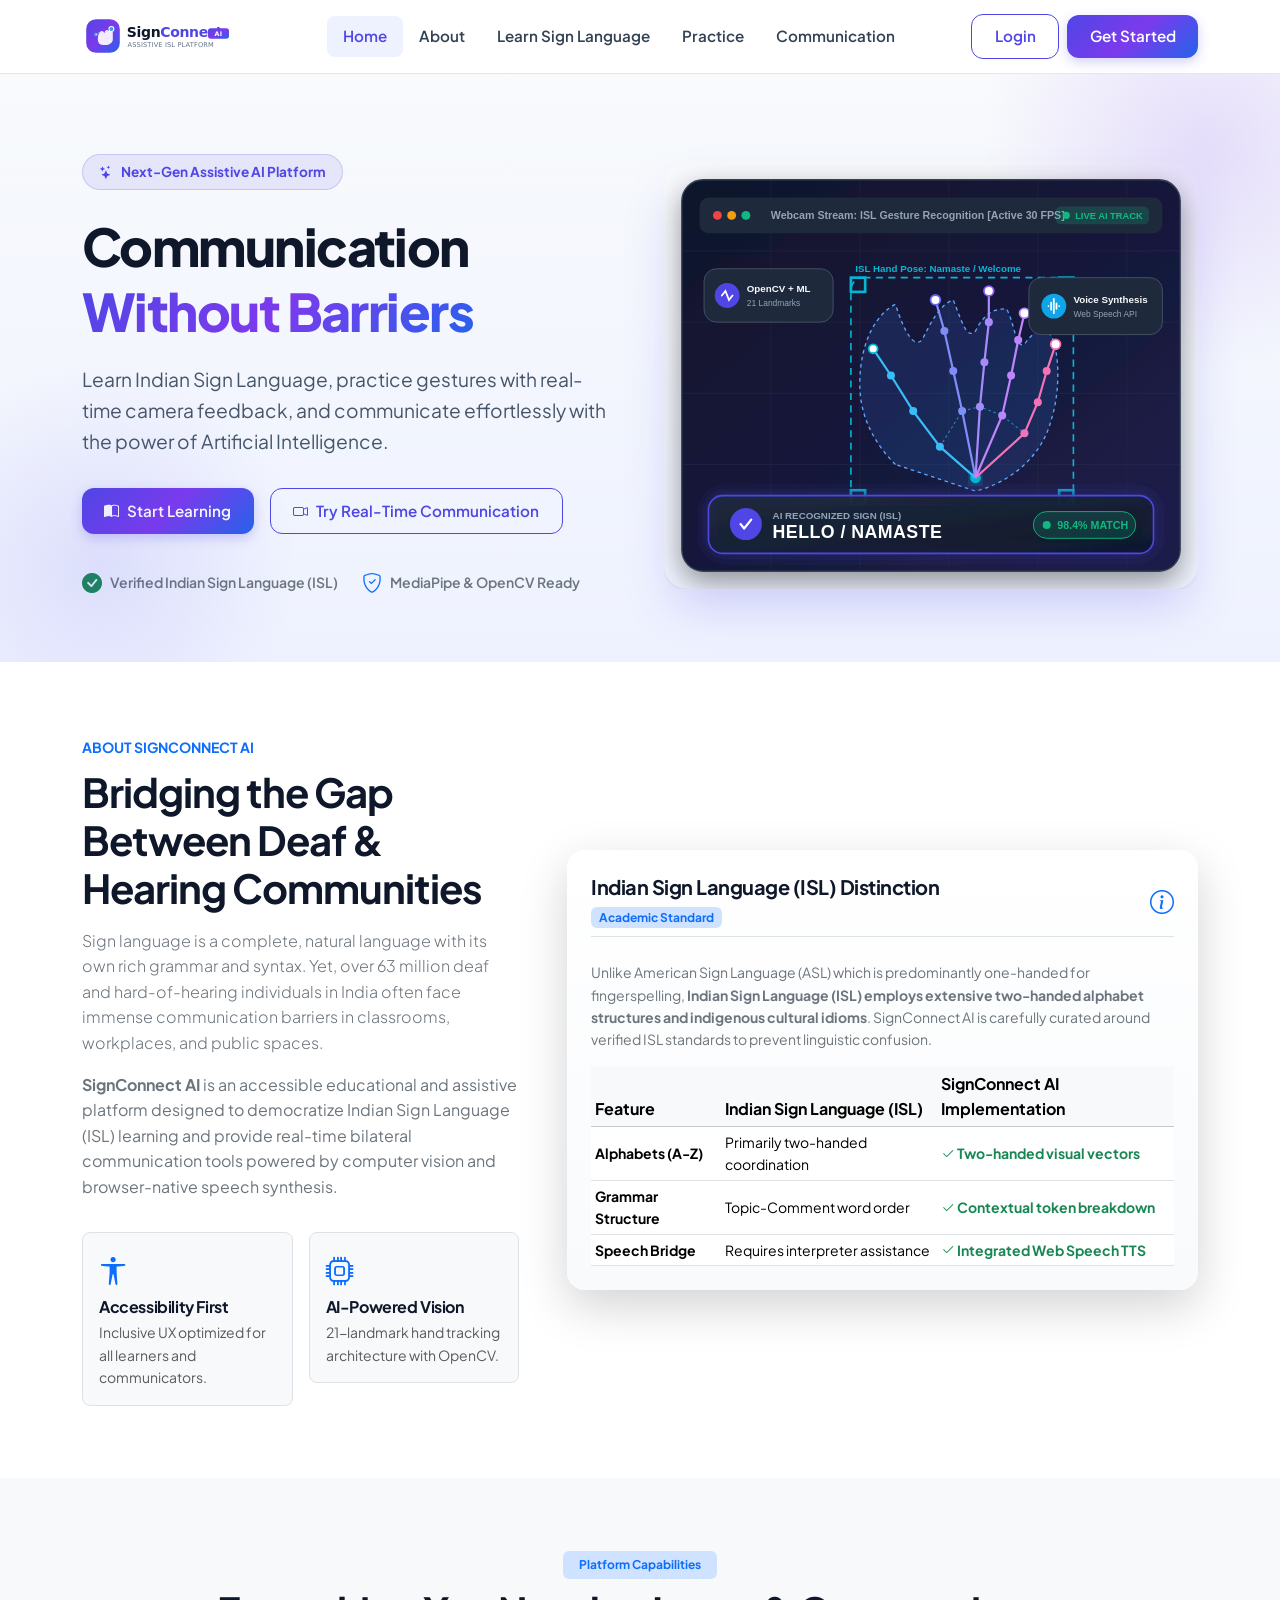
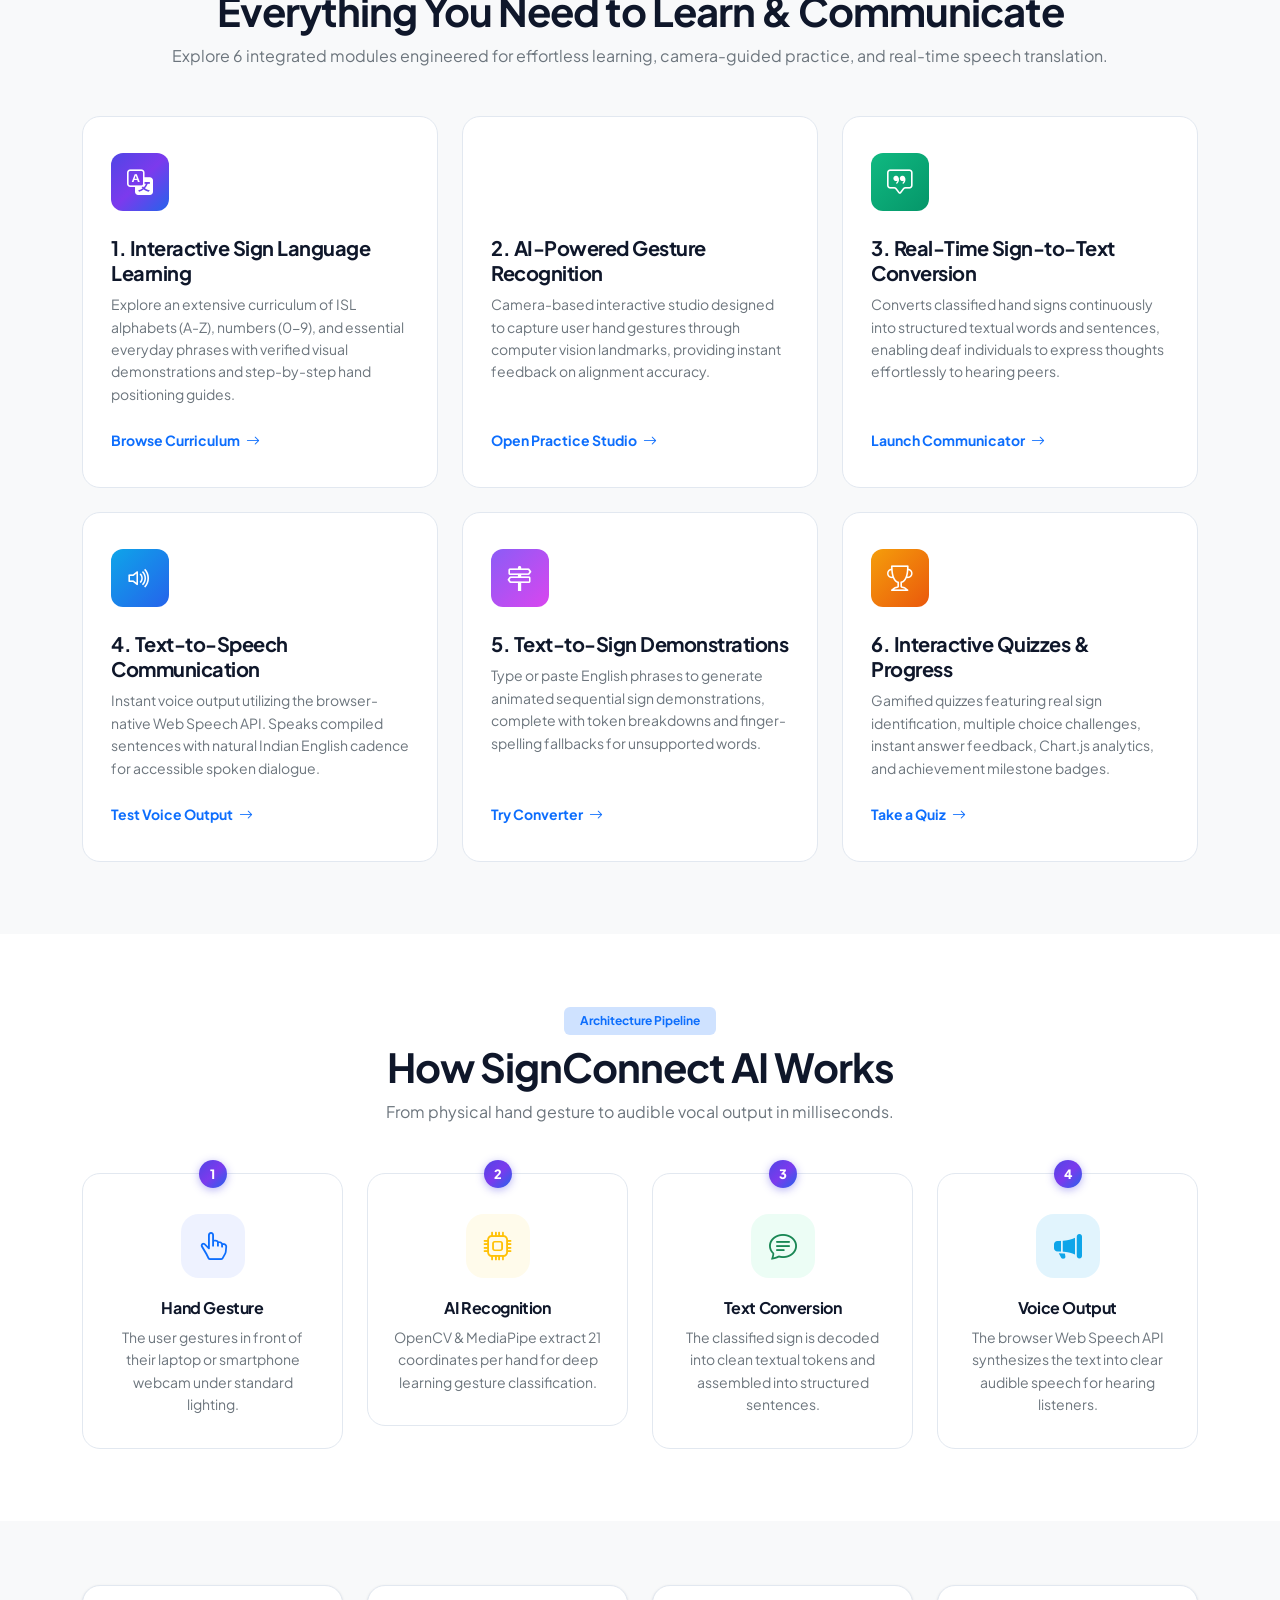
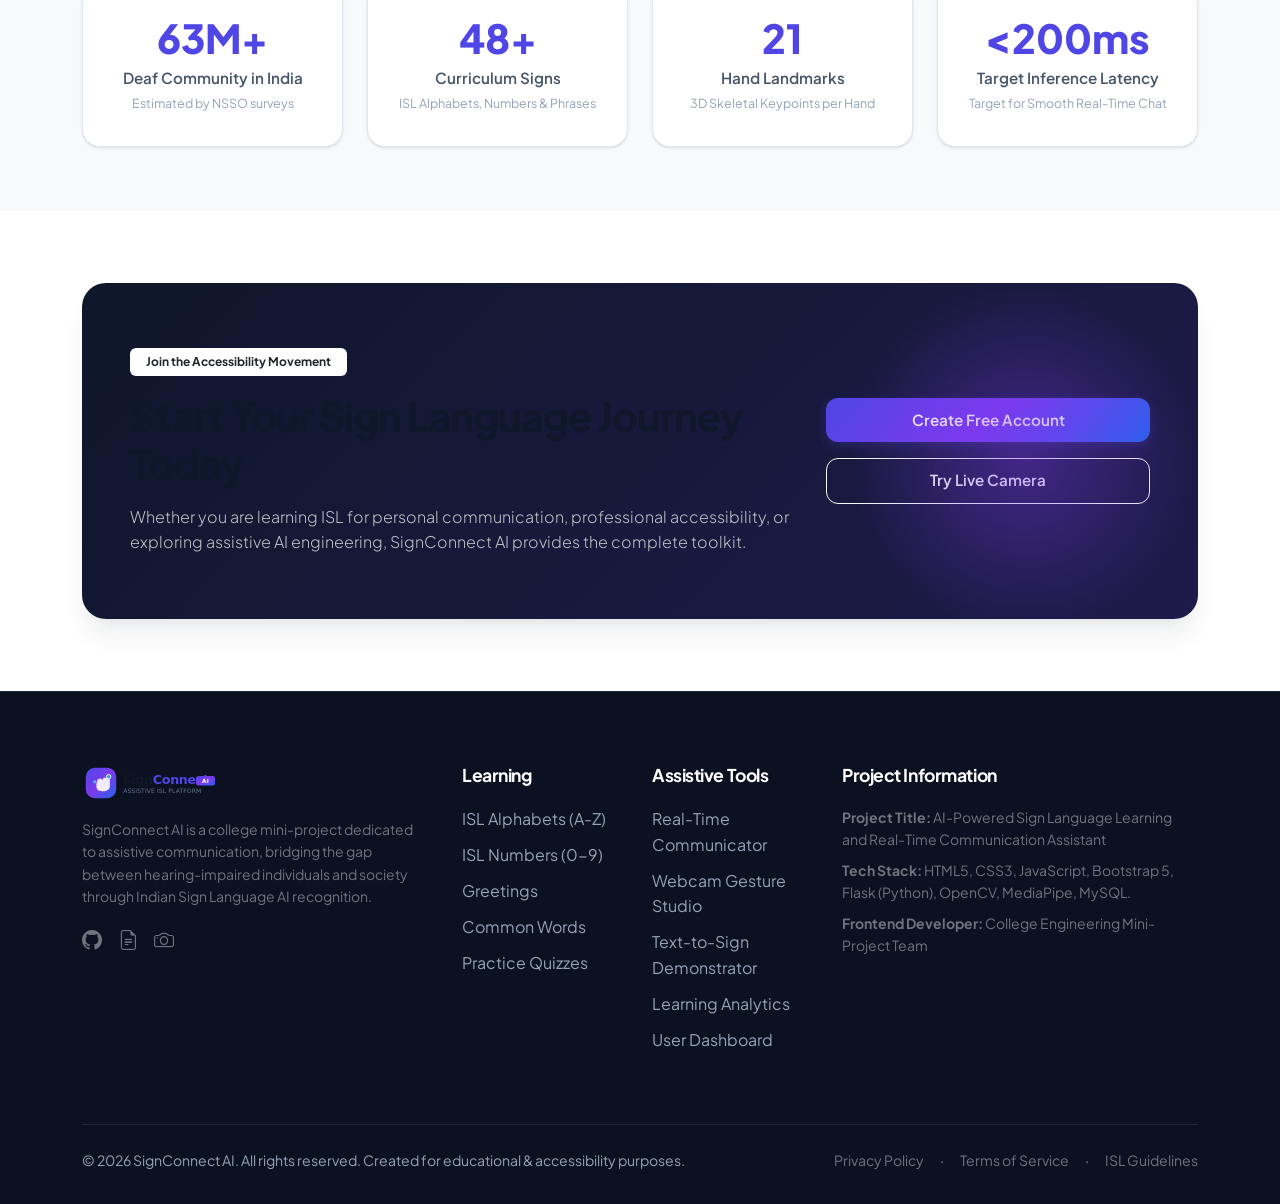
==== frontend/index.html @ cf844bc9 "Add SignConnect frontend" ====
<!DOCTYPE html>
<html lang="en">
<head>
  <meta charset="UTF-8">
  <meta name="viewport" content="width=device-width, initial-scale=1.0">
  <title>SignConnect AI - AI-Powered Sign Language Learning and Real-Time Communication Assistant</title>
  <meta name="description" content="Learn Indian Sign Language, practice gestures, and communicate in real time with AI-powered vision and speech assistance.">
  
  <!-- Favicon -->
  <link rel="icon" type="image/svg+xml" href="assets/icons/logo.svg">

  <!-- Bootstrap 5 CSS & Bootstrap Icons -->
  <link href="https://cdn.jsdelivr.net/npm/bootstrap@5.3.3/dist/css/bootstrap.min.css" rel="stylesheet">
  <link href="https://cdn.jsdelivr.net/npm/bootstrap-icons@1.11.3/font/bootstrap-icons.min.css" rel="stylesheet">

  <!-- Custom Stylesheets -->
  <link rel="stylesheet" href="css/style.css">
  <link rel="stylesheet" href="css/responsive.css">
</head>
<body>

  <!-- Navigation Bar -->
  <nav class="navbar navbar-expand-lg public-navbar">
    <div class="container">
      <a class="navbar-brand" href="index.html">
        <img src="assets/icons/logo.svg" alt="SignConnect AI Logo">
      </a>
      
      <button class="navbar-toggler" type="button" data-bs-toggle="collapse" data-bs-target="#navbarMain">
        <span class="navbar-toggler-icon"></span>
      </button>

      <div class="collapse navbar-collapse" id="navbarMain">
        <ul class="navbar-nav mx-auto mb-2 mb-lg-0">
          <li class="nav-item">
            <a class="nav-link active" href="index.html">Home</a>
          </li>
          <li class="nav-item">
            <a class="nav-link" href="#about">About</a>
          </li>
          <li class="nav-item">
            <a class="nav-link" href="learn.html">Learn Sign Language</a>
          </li>
          <li class="nav-item">
            <a class="nav-link" href="practice.html">Practice</a>
          </li>
          <li class="nav-item">
            <a class="nav-link" href="communication.html">Communication</a>
          </li>
        </ul>

        <div class="d-flex align-items-center gap-2">
          <a href="login.html" class="btn btn-outline-primary">Login</a>
          <a href="register.html" class="btn btn-primary">Get Started</a>
        </div>
      </div>
    </div>
  </nav>

  <!-- Hero Section -->
  <section class="hero-section">
    <div class="container">
      <div class="row align-items-center g-5">
        <div class="col-lg-6">
          <div class="hero-badge">
            <i class="bi bi-stars"></i> Next-Gen Assistive AI Platform
          </div>
          <h1 class="hero-title">
            Communication <br>
            <span class="text-gradient">Without Barriers</span>
          </h1>
          <p class="hero-subtitle">
            Learn Indian Sign Language, practice gestures with real-time camera feedback, and communicate effortlessly with the power of Artificial Intelligence.
          </p>
          <div class="d-flex flex-wrap gap-3 mb-4">
            <a href="learn.html" class="btn btn-primary btn-lg">
              <i class="bi bi-book-half"></i> Start Learning
            </a>
            <a href="communication.html" class="btn btn-outline-primary btn-lg">
              <i class="bi bi-camera-video"></i> Try Real-Time Communication
            </a>
          </div>

          <div class="d-flex align-items-center gap-4 pt-2">
            <div class="d-flex align-items-center gap-2">
              <i class="bi bi-check-circle-fill text-success fs-5"></i>
              <span class="small fw-semibold text-secondary">Verified Indian Sign Language (ISL)</span>
            </div>
            <div class="d-flex align-items-center gap-2">
              <i class="bi bi-shield-check text-primary fs-5"></i>
              <span class="small fw-semibold text-secondary">MediaPipe & OpenCV Ready</span>
            </div>
          </div>
        </div>

        <div class="col-lg-6">
          <div class="hero-visual-card">
            <img src="assets/images/hero-ai-sign.svg" alt="SignConnect AI Vision Interface" class="img-fluid rounded-card">
          </div>
        </div>
      </div>
    </div>
  </section>

  <!-- About Section -->
  <section class="py-5 bg-white" id="about">
    <div class="container py-4">
      <div class="row align-items-center g-5">
        <div class="col-lg-5">
          <span class="text-uppercase fw-bold text-primary small tracking-wide">About SignConnect AI</span>
          <h2 class="display-6 fw-bold mt-2 mb-3">Bridging the Gap Between Deaf & Hearing Communities</h2>
          <p class="text-secondary lead fs-6">
            Sign language is a complete, natural language with its own rich grammar and syntax. Yet, over 63 million deaf and hard-of-hearing individuals in India often face immense communication barriers in classrooms, workplaces, and public spaces.
          </p>
          <p class="text-secondary">
            <strong>SignConnect AI</strong> is an accessible educational and assistive platform designed to democratize Indian Sign Language (ISL) learning and provide real-time bilateral communication tools powered by computer vision and browser-native speech synthesis.
          </p>
          <div class="row g-3 mt-2">
            <div class="col-sm-6">
              <div class="p-3 bg-light rounded-3 border">
                <i class="bi bi-universal-access fs-3 text-primary d-block mb-1"></i>
                <h6 class="fw-bold mb-1">Accessibility First</h6>
                <p class="small text-muted mb-0">Inclusive UX optimized for all learners and communicators.</p>
              </div>
            </div>
            <div class="col-sm-6">
              <div class="p-3 bg-light rounded-3 border">
                <i class="bi bi-cpu fs-3 text-primary d-block mb-1"></i>
                <h6 class="fw-bold mb-1">AI-Powered Vision</h6>
                <p class="small text-muted mb-0">21-landmark hand tracking architecture with OpenCV.</p>
              </div>
            </div>
          </div>
        </div>

        <div class="col-lg-7">
          <div class="card border-0 shadow-lg p-4 bg-gradient-subtle rounded-card">
            <div class="d-flex align-items-center justify-content-between mb-4 pb-2 border-bottom">
              <div>
                <h5 class="fw-bold mb-1">Indian Sign Language (ISL) Distinction</h5>
                <span class="badge bg-primary-subtle text-primary">Academic Standard</span>
              </div>
              <i class="bi bi-info-circle fs-4 text-primary"></i>
            </div>
            <p class="text-secondary small">
              Unlike American Sign Language (ASL) which is predominantly one-handed for fingerspelling, <strong>Indian Sign Language (ISL) employs extensive two-handed alphabet structures and indigenous cultural idioms</strong>. SignConnect AI is carefully curated around verified ISL standards to prevent linguistic confusion.
            </p>
            <div class="table-responsive">
              <table class="table table-sm align-middle mb-0">
                <thead class="table-light">
                  <tr>
                    <th>Feature</th>
                    <th>Indian Sign Language (ISL)</th>
                    <th>SignConnect AI Implementation</th>
                  </tr>
                </thead>
                <tbody class="small">
                  <tr>
                    <td class="fw-bold">Alphabets (A-Z)</td>
                    <td>Primarily two-handed coordination</td>
                    <td><span class="text-success fw-bold"><i class="bi bi-check2"></i> Two-handed visual vectors</span></td>
                  </tr>
                  <tr>
                    <td class="fw-bold">Grammar Structure</td>
                    <td>Topic-Comment word order</td>
                    <td><span class="text-success fw-bold"><i class="bi bi-check2"></i> Contextual token breakdown</span></td>
                  </tr>
                  <tr>
                    <td class="fw-bold">Speech Bridge</td>
                    <td>Requires interpreter assistance</td>
                    <td><span class="text-success fw-bold"><i class="bi bi-check2"></i> Integrated Web Speech TTS</span></td>
                  </tr>
                </tbody>
              </table>
            </div>
          </div>
        </div>
      </div>
    </div>
  </section>

  <!-- Features Section -->
  <section class="py-5 bg-light" id="features">
    <div class="container py-4">
      <div class="text-center max-w-700 mx-auto mb-5">
        <span class="badge bg-primary-subtle text-primary px-3 py-2 fw-bold mb-2">Platform Capabilities</span>
        <h2 class="display-6 fw-bold">Everything You Need to Learn & Communicate</h2>
        <p class="text-secondary">Explore 6 integrated modules engineered for effortless learning, camera-guided practice, and real-time speech translation.</p>
      </div>

      <div class="row g-4">
        <!-- Feature 1 -->
        <div class="col-md-6 col-lg-4">
          <div class="feature-card">
            <div class="feature-icon-wrapper bg-gradient-primary">
              <i class="bi bi-translate"></i>
            </div>
            <h5 class="fw-bold mb-2">1. Interactive Sign Language Learning</h5>
            <p class="text-secondary small mb-4">
              Explore an extensive curriculum of ISL alphabets (A-Z), numbers (0-9), and essential everyday phrases with verified visual demonstrations and step-by-step hand positioning guides.
            </p>
            <a href="learn.html" class="mt-auto fw-bold small text-primary">
              Browse Curriculum <i class="bi bi-arrow-right ms-1"></i>
            </a>
          </div>
        </div>

        <!-- Feature 2 -->
        <div class="col-md-6 col-lg-4">
          <div class="feature-card">
            <div class="feature-icon-wrapper bg-gradient-accent">
              <i class="bi bi-camera"></i>
            </div>
            <h5 class="fw-bold mb-2">2. AI-Powered Gesture Recognition</h5>
            <p class="text-secondary small mb-4">
              Camera-based interactive studio designed to capture user hand gestures through computer vision landmarks, providing instant feedback on alignment accuracy.
            </p>
            <a href="practice.html" class="mt-auto fw-bold small text-primary">
              Open Practice Studio <i class="bi bi-arrow-right ms-1"></i>
            </a>
          </div>
        </div>

        <!-- Feature 3 -->
        <div class="col-md-6 col-lg-4">
          <div class="feature-card">
            <div class="feature-icon-wrapper" style="background: linear-gradient(135deg, #10B981, #059669);">
              <i class="bi bi-chat-square-quote"></i>
            </div>
            <h5 class="fw-bold mb-2">3. Real-Time Sign-to-Text Conversion</h5>
            <p class="text-secondary small mb-4">
              Converts classified hand signs continuously into structured textual words and sentences, enabling deaf individuals to express thoughts effortlessly to hearing peers.
            </p>
            <a href="communication.html" class="mt-auto fw-bold small text-primary">
              Launch Communicator <i class="bi bi-arrow-right ms-1"></i>
            </a>
          </div>
        </div>

        <!-- Feature 4 -->
        <div class="col-md-6 col-lg-4">
          <div class="feature-card">
            <div class="feature-icon-wrapper" style="background: linear-gradient(135deg, #0EA5E9, #2563EB);">
              <i class="bi bi-volume-up"></i>
            </div>
            <h5 class="fw-bold mb-2">4. Text-to-Speech Communication</h5>
            <p class="text-secondary small mb-4">
              Instant voice output utilizing the browser-native Web Speech API. Speaks compiled sentences with natural Indian English cadence for accessible spoken dialogue.
            </p>
            <a href="communication.html" class="mt-auto fw-bold small text-primary">
              Test Voice Output <i class="bi bi-arrow-right ms-1"></i>
            </a>
          </div>
        </div>

        <!-- Feature 5 -->
        <div class="col-md-6 col-lg-4">
          <div class="feature-card">
            <div class="feature-icon-wrapper" style="background: linear-gradient(135deg, #8B5CF6, #D946EF);">
              <i class="bi bi-signpost-2"></i>
            </div>
            <h5 class="fw-bold mb-2">5. Text-to-Sign Demonstrations</h5>
            <p class="text-secondary small mb-4">
              Type or paste English phrases to generate animated sequential sign demonstrations, complete with token breakdowns and finger-spelling fallbacks for unsupported words.
            </p>
            <a href="text-to-sign.html" class="mt-auto fw-bold small text-primary">
              Try Converter <i class="bi bi-arrow-right ms-1"></i>
            </a>
          </div>
        </div>

        <!-- Feature 6 -->
        <div class="col-md-6 col-lg-4">
          <div class="feature-card">
            <div class="feature-icon-wrapper" style="background: linear-gradient(135deg, #F59E0B, #EA580C);">
              <i class="bi bi-trophy"></i>
            </div>
            <h5 class="fw-bold mb-2">6. Interactive Quizzes & Progress</h5>
            <p class="text-secondary small mb-4">
              Gamified quizzes featuring real sign identification, multiple choice challenges, instant answer feedback, Chart.js analytics, and achievement milestone badges.
            </p>
            <a href="quiz.html" class="mt-auto fw-bold small text-primary">
              Take a Quiz <i class="bi bi-arrow-right ms-1"></i>
            </a>
          </div>
        </div>
      </div>
    </div>
  </section>

  <!-- How It Works Section -->
  <section class="py-5 bg-white" id="how-it-works">
    <div class="container py-4">
      <div class="text-center mb-5">
        <span class="badge bg-primary-subtle text-primary px-3 py-2 fw-bold mb-2">Architecture Pipeline</span>
        <h2 class="display-6 fw-bold">How SignConnect AI Works</h2>
        <p class="text-secondary">From physical hand gesture to audible vocal output in milliseconds.</p>
      </div>

      <div class="row g-4">
        <!-- Step 1 -->
        <div class="col-md-6 col-lg-3">
          <div class="step-card">
            <div class="step-number">1</div>
            <div class="step-icon bg-soft-primary">
              <i class="bi bi-hand-index-thumb text-primary"></i>
            </div>
            <h6 class="fw-bold mb-2">Hand Gesture</h6>
            <p class="text-secondary small mb-0">The user gestures in front of their laptop or smartphone webcam under standard lighting.</p>
          </div>
        </div>

        <!-- Step 2 -->
        <div class="col-md-6 col-lg-3">
          <div class="step-card">
            <div class="step-number">2</div>
            <div class="step-icon bg-soft-warning">
              <i class="bi bi-cpu text-warning"></i>
            </div>
            <h6 class="fw-bold mb-2">AI Recognition</h6>
            <p class="text-secondary small mb-0">OpenCV & MediaPipe extract 21 coordinates per hand for deep learning gesture classification.</p>
          </div>
        </div>

        <!-- Step 3 -->
        <div class="col-md-6 col-lg-3">
          <div class="step-card">
            <div class="step-number">3</div>
            <div class="step-icon bg-soft-success">
              <i class="bi bi-chat-text text-success"></i>
            </div>
            <h6 class="fw-bold mb-2">Text Conversion</h6>
            <p class="text-secondary small mb-0">The classified sign is decoded into clean textual tokens and assembled into structured sentences.</p>
          </div>
        </div>

        <!-- Step 4 -->
        <div class="col-md-6 col-lg-3">
          <div class="step-card">
            <div class="step-number">4</div>
            <div class="step-icon" style="background: rgba(14, 165, 233, 0.12); color: #0EA5E9;">
              <i class="bi bi-megaphone-fill"></i>
            </div>
            <h6 class="fw-bold mb-2">Voice Output</h6>
            <p class="text-secondary small mb-0">The browser Web Speech API synthesizes the text into clear audible speech for hearing listeners.</p>
          </div>
        </div>
      </div>
    </div>
  </section>

  <!-- Statistics Section -->
  <section class="py-5 bg-light">
    <div class="container py-3">
      <div class="row g-4">
        <div class="col-6 col-lg-3">
          <div class="stat-box">
            <div class="stat-number">63M+</div>
            <div class="stat-label">Deaf Community in India</div>
            <div class="stat-subtext">Estimated by NSSO surveys</div>
          </div>
        </div>
        <div class="col-6 col-lg-3">
          <div class="stat-box">
            <div class="stat-number">48+</div>
            <div class="stat-label">Curriculum Signs</div>
            <div class="stat-subtext">ISL Alphabets, Numbers & Phrases</div>
          </div>
        </div>
        <div class="col-6 col-lg-3">
          <div class="stat-box">
            <div class="stat-number">21</div>
            <div class="stat-label">Hand Landmarks</div>
            <div class="stat-subtext">3D Skeletal Keypoints per Hand</div>
          </div>
        </div>
        <div class="col-6 col-lg-3">
          <div class="stat-box">
            <div class="stat-number">&lt;200ms</div>
            <div class="stat-label">Target Inference Latency</div>
            <div class="stat-subtext">Target for Smooth Real-Time Chat</div>
          </div>
        </div>
      </div>
    </div>
  </section>

  <!-- Call to Action Banner -->
  <section class="py-5 bg-white">
    <div class="container py-4">
      <div class="cta-banner">
        <div class="row align-items-center g-4">
          <div class="col-lg-8">
            <span class="badge bg-white text-dark px-3 py-2 fw-bold mb-3">Join the Accessibility Movement</span>
            <h2 class="display-6 fw-bold mb-3">Start Your Sign Language Journey Today</h2>
            <p class="lead fs-6 text-light opacity-75 mb-0">
              Whether you are learning ISL for personal communication, professional accessibility, or exploring assistive AI engineering, SignConnect AI provides the complete toolkit.
            </p>
          </div>
          <div class="col-lg-4 text-lg-end">
            <div class="d-flex flex-column flex-sm-row flex-lg-column gap-3 justify-content-lg-end">
              <a href="register.html" class="btn btn-primary btn-lg">Create Free Account</a>
              <a href="communication.html" class="btn btn-outline-light btn-lg">Try Live Camera</a>
            </div>
          </div>
        </div>
      </div>
    </div>
  </section>

  <!-- Footer -->
  <footer class="public-footer">
    <div class="container">
      <div class="row g-4">
        <div class="col-lg-4">
          <img src="assets/icons/logo.svg" alt="SignConnect AI Logo" class="mb-3 filter-invert-white" style="height: 38px;">
          <p class="small text-secondary pe-lg-4">
            SignConnect AI is a college mini-project dedicated to assistive communication, bridging the gap between hearing-impaired individuals and society through Indian Sign Language AI recognition.
          </p>
          <div class="d-flex gap-3 text-secondary fs-5">
            <a href="#" class="text-secondary" title="GitHub Project"><i class="bi bi-github"></i></a>
            <a href="#" class="text-secondary" title="Documentation"><i class="bi bi-file-earmark-text"></i></a>
            <a href="#" class="text-secondary" title="OpenCV Community"><i class="bi bi-camera"></i></a>
          </div>
        </div>

        <div class="col-6 col-lg-2">
          <h5>Learning</h5>
          <ul>
            <li><a href="learn.html">ISL Alphabets (A-Z)</a></li>
            <li><a href="learn.html">ISL Numbers (0-9)</a></li>
            <li><a href="learn.html">Greetings</a></li>
            <li><a href="learn.html">Common Words</a></li>
            <li><a href="quiz.html">Practice Quizzes</a></li>
          </ul>
        </div>

        <div class="col-6 col-lg-2">
          <h5>Assistive Tools</h5>
          <ul>
            <li><a href="communication.html">Real-Time Communicator</a></li>
            <li><a href="practice.html">Webcam Gesture Studio</a></li>
            <li><a href="text-to-sign.html">Text-to-Sign Demonstrator</a></li>
            <li><a href="progress.html">Learning Analytics</a></li>
            <li><a href="dashboard.html">User Dashboard</a></li>
          </ul>
        </div>

        <div class="col-lg-4">
          <h5>Project Information</h5>
          <p class="small text-secondary mb-2">
            <strong>Project Title:</strong> AI-Powered Sign Language Learning and Real-Time Communication Assistant
          </p>
          <p class="small text-secondary mb-2">
            <strong>Tech Stack:</strong> HTML5, CSS3, JavaScript, Bootstrap 5, Flask (Python), OpenCV, MediaPipe, MySQL.
          </p>
          <p class="small text-secondary mb-0">
            <strong>Frontend Developer:</strong> College Engineering Mini-Project Team
          </p>
        </div>
      </div>

      <div class="footer-bottom d-flex flex-column flex-md-row justify-content-between align-items-center gap-2">
        <div>
          &copy; 2026 SignConnect AI. All rights reserved. Created for educational & accessibility purposes.
        </div>
        <div class="d-flex gap-3">
          <a href="#" class="text-secondary">Privacy Policy</a>
          <span>·</span>
          <a href="#" class="text-secondary">Terms of Service</a>
          <span>·</span>
          <a href="#" class="text-secondary">ISL Guidelines</a>
        </div>
      </div>
    </div>
  </footer>

  <!-- Bootstrap JS Bundle -->
  <script src="https://cdn.jsdelivr.net/npm/bootstrap@5.3.3/dist/js/bootstrap.bundle.min.js"></script>
  <!-- Main Core Utilities -->
  <script src="js/main.js"></script>
</body>
</html>
---- frontend/css/style.css ----
/* ==========================================================================
   SignConnect AI - Main Stylesheet
   Color Palette: Deep Indigo (#4F46E5), Purple (#7C3AED), Royal Blue (#2563EB), 
   Clean White (#FFFFFF) & Modern Slate (#0F172A)
   ========================================================================== */

@import url('https://fonts.googleapis.com/css2?family=Plus+Jakarta+Sans:wght@300;400;500;600;700;800&display=swap');

:root {
  --primary: #4F46E5;
  --primary-hover: #4338CA;
  --primary-light: #EEF2FF;
  --primary-subtle: rgba(79, 70, 229, 0.08);

  --secondary: #7C3AED;
  --secondary-hover: #6D28D9;
  --secondary-light: #F5F3FF;

  --accent: #2563EB;
  --accent-cyan: #06B6D4;
  --accent-light: #EFF6FF;

  --success: #10B981;
  --success-light: #ECFDF5;
  --danger: #EF4444;
  --danger-light: #FEF2F2;
  --warning: #F59E0B;
  --warning-light: #FFFBEB;

  --dark: #0F172A;
  --dark-surface: #1E293B;
  --gray-900: #0F172A;
  --gray-800: #1E293B;
  --gray-700: #334155;
  --gray-600: #475569;
  --gray-500: #64748B;
  --gray-400: #94A3B8;
  --gray-300: #CBD5E1;
  --gray-200: #E2E8F0;
  --gray-100: #F1F5F9;
  --gray-50: #F8FAFC;
  --white: #FFFFFF;

  --gradient-primary: linear-gradient(135deg, #4F46E5 0%, #7C3AED 50%, #2563EB 100%);
  --gradient-secondary: linear-gradient(135deg, #7C3AED 0%, #DB2777 100%);
  --gradient-accent: linear-gradient(135deg, #06B6D4 0%, #2563EB 100%);
  --gradient-dark: linear-gradient(135deg, #0F172A 0%, #1E1B4B 100%);
  --gradient-subtle: linear-gradient(180deg, #FFFFFF 0%, #F8FAFC 100%);

  --shadow-xs: 0 1px 2px 0 rgba(15, 23, 42, 0.05);
  --shadow-sm: 0 1px 3px 0 rgba(15, 23, 42, 0.1), 0 1px 2px -1px rgba(15, 23, 42, 0.1);
  --shadow-md: 0 4px 6px -1px rgba(15, 23, 42, 0.1), 0 2px 4px -2px rgba(15, 23, 42, 0.1);
  --shadow-lg: 0 10px 15px -3px rgba(15, 23, 42, 0.08), 0 4px 6px -4px rgba(15, 23, 42, 0.05);
  --shadow-xl: 0 20px 25px -5px rgba(15, 23, 42, 0.08), 0 8px 10px -6px rgba(15, 23, 42, 0.04);
  --shadow-glow: 0 0 25px rgba(79, 70, 229, 0.35);

  --radius-sm: 8px;
  --radius-md: 12px;
  --radius-lg: 18px;
  --radius-xl: 24px;
  --radius-pill: 9999px;

  --transition-fast: 0.15s ease;
  --transition-normal: 0.25s ease;
  --transition-slow: 0.4s ease;
}

/* Base Reset & Typography */
* {
  margin: 0;
  padding: 0;
  box-sizing: border-box;
}

body {
  font-family: 'Plus Jakarta Sans', -apple-system, BlinkMacSystemFont, 'Segoe UI', Roboto, sans-serif;
  color: var(--gray-700);
  background-color: var(--gray-50);
  line-height: 1.6;
  -webkit-font-smoothing: antialiased;
  -moz-osx-font-smoothing: grayscale;
  overflow-x: hidden;
}

h1, h2, h3, h4, h5, h6 {
  color: var(--gray-900);
  font-weight: 700;
  letter-spacing: -0.025em;
  line-height: 1.25;
}

p {
  color: var(--gray-600);
  margin-bottom: 1rem;
}

a {
  color: var(--primary);
  text-decoration: none;
  transition: color var(--transition-fast);
}

a:hover {
  color: var(--primary-hover);
}

/* Custom Scrollbar */
::-webkit-scrollbar {
  width: 8px;
  height: 8px;
}
::-webkit-scrollbar-track {
  background: var(--gray-100);
}
::-webkit-scrollbar-thumb {
  background: var(--gray-300);
  border-radius: var(--radius-pill);
}
::-webkit-scrollbar-thumb:hover {
  background: var(--gray-400);
}

/* ==========================================================================
   Utility Classes & Gradient Elements
   ========================================================================== */

.bg-gradient-primary {
  background: var(--gradient-primary) !important;
}

.bg-gradient-subtle {
  background: var(--gradient-subtle) !important;
}

.text-gradient {
  background: var(--gradient-primary);
  -webkit-background-clip: text;
  -webkit-text-fill-color: transparent;
  display: inline-block;
}

.text-gradient-accent {
  background: var(--gradient-accent);
  -webkit-background-clip: text;
  -webkit-text-fill-color: transparent;
  display: inline-block;
}

.bg-soft-primary {
  background-color: var(--primary-light) !important;
  color: var(--primary) !important;
}

.bg-soft-success {
  background-color: var(--success-light) !important;
  color: var(--success) !important;
}

.bg-soft-danger {
  background-color: var(--danger-light) !important;
  color: var(--danger) !important;
}

.bg-soft-warning {
  background-color: var(--warning-light) !important;
  color: var(--warning) !important;
}

.rounded-card {
  border-radius: var(--radius-lg);
}

.shadow-soft {
  box-shadow: var(--shadow-lg);
}

/* ==========================================================================
   Buttons
   ========================================================================== */

.btn {
  font-weight: 600;
  padding: 0.65rem 1.4rem;
  border-radius: var(--radius-md);
  transition: all var(--transition-normal);
  display: inline-flex;
  align-items: center;
  justify-content: center;
  gap: 0.5rem;
  font-size: 0.95rem;
}

.btn-primary {
  background: var(--gradient-primary);
  border: none;
  color: var(--white);
  box-shadow: 0 4px 12px rgba(79, 70, 229, 0.25);
}

.btn-primary:hover, .btn-primary:focus {
  background: linear-gradient(135deg, #4338CA 0%, #6D28D9 50%, #1D4ED8 100%);
  transform: translateY(-2px);
  box-shadow: 0 6px 18px rgba(79, 70, 229, 0.35);
  color: var(--white);
}

.btn-primary:active {
  transform: translateY(0);
}

.btn-outline-primary {
  border: 1.5px solid var(--primary);
  color: var(--primary);
  background: transparent;
}

.btn-outline-primary:hover {
  background: var(--primary-light);
  color: var(--primary);
  border-color: var(--primary);
  transform: translateY(-2px);
}

.btn-secondary {
  background: var(--gray-100);
  color: var(--gray-800);
  border: 1px solid var(--gray-200);
}

.btn-secondary:hover {
  background: var(--gray-200);
  color: var(--gray-900);
  transform: translateY(-2px);
}

.btn-success {
  background: var(--success);
  border-color: var(--success);
  color: #fff;
}

.btn-success:hover {
  background: #059669;
  border-color: #059669;
  transform: translateY(-2px);
}

.btn-danger {
  background: var(--danger);
  border-color: var(--danger);
  color: #fff;
}

.btn-danger:hover {
  background: #dc2626;
  border-color: #dc2626;
  transform: translateY(-2px);
}

.btn-icon {
  width: 42px;
  height: 42px;
  padding: 0;
  border-radius: var(--radius-md);
  display: inline-flex;
  align-items: center;
  justify-content: center;
}

/* ==========================================================================
   Public Navigation Bar
   ========================================================================== */

.public-navbar {
  background: rgba(255, 255, 255, 0.92);
  backdrop-filter: blur(12px);
  -webkit-backdrop-filter: blur(12px);
  border-bottom: 1px solid var(--gray-200);
  padding: 0.85rem 0;
  position: sticky;
  top: 0;
  z-index: 1020;
  transition: all var(--transition-normal);
}

.public-navbar .navbar-brand {
  display: flex;
  align-items: center;
  padding: 0;
}

.public-navbar .navbar-brand img {
  height: 42px;
}

.public-navbar .nav-link {
  color: var(--gray-700);
  font-weight: 600;
  font-size: 0.95rem;
  padding: 0.5rem 1rem !important;
  border-radius: var(--radius-sm);
  transition: all var(--transition-fast);
}

.public-navbar .nav-link:hover,
.public-navbar .nav-link.active {
  color: var(--primary);
  background: var(--primary-light);
}

/* ==========================================================================
   Hero Section
   ========================================================================== */

.hero-section {
  padding: 5rem 0 4rem;
  position: relative;
  overflow: hidden;
  background: linear-gradient(180deg, #F8FAFC 0%, #EEF2FF 100%);
}

.hero-section::before {
  content: '';
  position: absolute;
  top: -150px;
  right: -150px;
  width: 450px;
  height: 450px;
  background: radial-gradient(circle, rgba(124, 58, 237, 0.15) 0%, transparent 70%);
  border-radius: 50%;
  pointer-events: none;
}

.hero-section::after {
  content: '';
  position: absolute;
  bottom: -100px;
  left: -100px;
  width: 400px;
  height: 400px;
  background: radial-gradient(circle, rgba(79, 70, 229, 0.12) 0%, transparent 70%);
  border-radius: 50%;
  pointer-events: none;
}

.hero-badge {
  display: inline-flex;
  align-items: center;
  gap: 0.5rem;
  padding: 0.4rem 1rem;
  background: rgba(79, 70, 229, 0.1);
  color: var(--primary);
  border: 1px solid rgba(79, 70, 229, 0.2);
  border-radius: var(--radius-pill);
  font-size: 0.85rem;
  font-weight: 700;
  margin-bottom: 1.5rem;
}

.hero-title {
  font-size: 3.25rem;
  font-weight: 800;
  letter-spacing: -0.03em;
  margin-bottom: 1.25rem;
  color: var(--gray-900);
}

.hero-subtitle {
  font-size: 1.2rem;
  color: var(--gray-600);
  max-width: 580px;
  margin-bottom: 2rem;
  font-weight: 400;
}

.hero-visual-card {
  position: relative;
  border-radius: var(--radius-xl);
  box-shadow: 0 25px 50px -12px rgba(79, 70, 229, 0.25);
  transition: transform var(--transition-slow);
}

.hero-visual-card:hover {
  transform: translateY(-6px);
}

/* ==========================================================================
   Feature Cards
   ========================================================================== */

.feature-card {
  background: var(--white);
  border: 1px solid var(--gray-200);
  border-radius: var(--radius-lg);
  padding: 2.25rem 1.75rem;
  height: 100%;
  transition: all var(--transition-normal);
  display: flex;
  flex-direction: column;
}

.feature-card:hover {
  transform: translateY(-6px);
  border-color: rgba(79, 70, 229, 0.4);
  box-shadow: 0 16px 30px rgba(15, 23, 42, 0.08);
}

.feature-icon-wrapper {
  width: 58px;
  height: 58px;
  border-radius: var(--radius-md);
  display: flex;
  align-items: center;
  justify-content: center;
  font-size: 1.6rem;
  margin-bottom: 1.5rem;
  color: #fff;
}

/* ==========================================================================
   How It Works Pipeline
   ========================================================================== */

.step-card {
  background: var(--white);
  border: 1px solid var(--gray-200);
  border-radius: var(--radius-lg);
  padding: 2rem 1.5rem;
  text-align: center;
  position: relative;
  transition: all var(--transition-normal);
}

.step-card:hover {
  transform: translateY(-4px);
  box-shadow: var(--shadow-lg);
}

.step-number {
  position: absolute;
  top: -14px;
  left: 50%;
  transform: translateX(-50%);
  background: var(--gradient-primary);
  color: #fff;
  width: 28px;
  height: 28px;
  border-radius: 50%;
  font-size: 0.8rem;
  font-weight: 800;
  display: flex;
  align-items: center;
  justify-content: center;
  box-shadow: 0 2px 8px rgba(79, 70, 229, 0.4);
}

.step-icon {
  width: 64px;
  height: 64px;
  border-radius: var(--radius-lg);
  margin: 0.5rem auto 1.25rem;
  display: flex;
  align-items: center;
  justify-content: center;
  font-size: 1.75rem;
}

/* ==========================================================================
   Statistics Section
   ========================================================================== */

.stat-box {
  background: var(--white);
  border: 1px solid var(--gray-200);
  border-radius: var(--radius-lg);
  padding: 2rem 1.5rem;
  text-align: center;
  box-shadow: var(--shadow-sm);
  transition: transform var(--transition-normal);
}

.stat-box:hover {
  transform: translateY(-4px);
  box-shadow: var(--shadow-md);
}

.stat-number {
  font-size: 2.5rem;
  font-weight: 800;
  color: var(--primary);
  line-height: 1;
  margin-bottom: 0.5rem;
}

.stat-label {
  font-size: 0.95rem;
  color: var(--gray-600);
  font-weight: 600;
  margin-bottom: 0.25rem;
}

.stat-subtext {
  font-size: 0.78rem;
  color: var(--gray-400);
}

/* ==========================================================================
   CTA Section
   ========================================================================== */

.cta-banner {
  background: var(--gradient-dark);
  border-radius: var(--radius-xl);
  padding: 4rem 3rem;
  color: #fff;
  position: relative;
  overflow: hidden;
  box-shadow: var(--shadow-xl);
}

.cta-banner::before {
  content: '';
  position: absolute;
  top: 0;
  right: 0;
  width: 350px;
  height: 350px;
  background: radial-gradient(circle, rgba(124, 58, 237, 0.4) 0%, transparent 70%);
  pointer-events: none;
}

/* ==========================================================================
   Footer
   ========================================================================== */

.public-footer {
  background: #0B1120;
  color: var(--gray-400);
  padding: 4.5rem 0 2rem;
  border-top: 1px solid #1E293B;
}

.public-footer h5 {
  color: #fff;
  font-size: 1.1rem;
  margin-bottom: 1.25rem;
}

.public-footer a {
  color: var(--gray-400);
  transition: color var(--transition-fast);
}

.public-footer a:hover {
  color: var(--white);
}

.public-footer ul {
  list-style: none;
  padding: 0;
}

.public-footer ul li {
  margin-bottom: 0.65rem;
}

.footer-bottom {
  border-top: 1px solid #1E293B;
  margin-top: 3.5rem;
  padding-top: 1.5rem;
  font-size: 0.88rem;
}

/* ==========================================================================
   Authentication Pages (Login / Register)
   ========================================================================== */

.auth-container {
  min-height: 100vh;
  display: flex;
  background: #F8FAFC;
}

.auth-sidebar {
  flex: 1;
  background: var(--gradient-dark);
  color: #fff;
  padding: 3.5rem;
  display: flex;
  flex-direction: column;
  justify-content: space-between;
  position: relative;
  overflow: hidden;
}

.auth-sidebar::before {
  content: '';
  position: absolute;
  bottom: -80px;
  right: -80px;
  width: 320px;
  height: 320px;
  background: radial-gradient(circle, rgba(79, 70, 229, 0.3) 0%, transparent 70%);
  border-radius: 50%;
}

.auth-main {
  flex: 1.1;
  display: flex;
  align-items: center;
  justify-content: center;
  padding: 2.5rem;
}

.auth-card {
  width: 100%;
  max-width: 480px;
  background: #fff;
  border: 1px solid var(--gray-200);
  border-radius: var(--radius-xl);
  padding: 2.5rem;
  box-shadow: var(--shadow-lg);
}

.auth-form .form-label {
  font-weight: 600;
  font-size: 0.9rem;
  color: var(--gray-800);
  margin-bottom: 0.4rem;
}

.auth-form .form-control {
  padding: 0.75rem 1rem;
  border-radius: var(--radius-md);
  border: 1.5px solid var(--gray-200);
  font-size: 0.95rem;
  transition: all var(--transition-fast);
}

.auth-form .form-control:focus {
  border-color: var(--primary);
  box-shadow: 0 0 0 4px rgba(79, 70, 229, 0.12);
}

.input-password-group {
  position: relative;
}

.input-password-toggle {
  position: absolute;
  right: 12px;
  top: 50%;
  transform: translateY(-50%);
  background: none;
  border: none;
  color: var(--gray-400);
  cursor: pointer;
  padding: 4px;
}

.input-password-toggle:hover {
  color: var(--gray-700);
}

.password-strength-meter {
  height: 4px;
  border-radius: 2px;
  background: var(--gray-200);
  margin-top: 6px;
  overflow: hidden;
}

.password-strength-bar {
  height: 100%;
  width: 0;
  transition: width 0.3s ease, background-color 0.3s ease;
}

/* ==========================================================================
   Toast Notification Center
   ========================================================================== */

#toastContainer {
  position: fixed;
  bottom: 24px;
  right: 24px;
  z-index: 9999;
  display: flex;
  flex-direction: column;
  gap: 10px;
  pointer-events: none;
}

.custom-toast {
  pointer-events: auto;
  min-width: 320px;
  max-width: 420px;
  background: #fff;
  border-radius: var(--radius-md);
  box-shadow: var(--shadow-xl);
  border-left: 5px solid var(--primary);
  padding: 1rem 1.25rem;
  display: flex;
  align-items: flex-start;
  gap: 12px;
  animation: slideInRight 0.3s ease;
}

.custom-toast.toast-success {
  border-left-color: var(--success);
}
.custom-toast.toast-danger {
  border-left-color: var(--danger);
}
.custom-toast.toast-warning {
  border-left-color: var(--warning);
}
.custom-toast.toast-info {
  border-left-color: var(--primary);
}

@keyframes slideInRight {
  from {
    opacity: 0;
    transform: translateX(100%);
  }
  to {
    opacity: 1;
    transform: translateX(0);
  }
}
---- frontend/css/responsive.css ----
/* ==========================================================================
   SignConnect AI - Responsive Stylesheet (Tablets & Mobile Breakpoints)
   ========================================================================== */

/* Backdrop overlay for mobile sidebar */
.sidebar-backdrop {
  position: fixed;
  top: 0;
  left: 0;
  right: 0;
  bottom: 0;
  background: rgba(15, 23, 42, 0.6);
  backdrop-filter: blur(4px);
  z-index: 995;
  opacity: 0;
  visibility: hidden;
  transition: all var(--transition-normal);
}

.sidebar-backdrop.active {
  opacity: 1;
  visibility: visible;
}

/* ==========================================================================
   Breakpoints: Max Width 991px (Tablets & Below)
   ========================================================================== */

@media (max-width: 991.98px) {
  /* Sidebar Off-canvas behavior */
  .app-sidebar {
    transform: translateX(-100%);
    box-shadow: var(--shadow-xl);
  }

  .app-sidebar.sidebar-open {
    transform: translateX(0);
  }

  .sidebar-toggle-btn {
    display: inline-flex !important;
  }

  .app-main {
    margin-left: 0 !important;
  }

  .app-topbar {
    padding: 0 1.25rem;
  }

  .page-content {
    padding: 1.5rem 1.25rem;
  }

  /* Hero Section */
  .hero-title {
    font-size: 2.6rem;
  }

  .hero-section {
    padding: 3.5rem 0 2.5rem;
  }

  /* Split Authentication layout */
  .auth-container {
    flex-direction: column;
  }

  .auth-sidebar {
    padding: 2.5rem 1.5rem;
  }

  .auth-main {
    padding: 2rem 1.25rem;
  }

  /* Communication Section Split Stack */
  .communication-layout {
    flex-direction: column;
  }

  .camera-feed-container {
    height: 360px;
  }
}

/* ==========================================================================
   Breakpoints: Max Width 767.98px (Mobile Phones)
   ========================================================================== */

@media (max-width: 767.98px) {
  .hero-title {
    font-size: 2.15rem;
  }

  .hero-subtitle {
    font-size: 1.05rem;
  }

  .stat-number {
    font-size: 2rem;
  }

  .cta-banner {
    padding: 2.5rem 1.5rem;
  }

  .quiz-options-grid {
    grid-template-columns: 1fr;
  }

  .camera-feed-container {
    height: 280px;
  }

  .camera-controls-bar {
    flex-wrap: wrap;
  }

  .predicted-sign-text {
    font-size: 2.2rem;
  }

  .action-banner-card {
    flex-direction: column;
    text-align: center;
    align-items: stretch;
  }

  .signs-grid {
    grid-template-columns: repeat(auto-fill, minmax(160px, 1fr));
    gap: 1rem;
  }

  .sign-card-thumb {
    min-height: 130px;
    padding: 0.85rem;
  }

  .sign-card-title {
    font-size: 1rem;
  }

  .sign-demo-card {
    min-width: 190px;
  }

  .public-navbar .btn-primary {
    display: none;
  }

  .topbar-breadcrumb {
    display: none;
  }
}

/* ==========================================================================
   Breakpoints: Max Width 575.98px (Small Screens)
   ========================================================================== */

@media (max-width: 575.98px) {
  .hero-title {
    font-size: 1.85rem;
  }

  .signs-grid {
    grid-template-columns: 1fr;
  }

  .quiz-card {
    padding: 1.5rem 1.25rem;
  }

  .auth-card {
    padding: 1.75rem 1.25rem;
  }

  .metric-value {
    font-size: 1.75rem;
  }
}
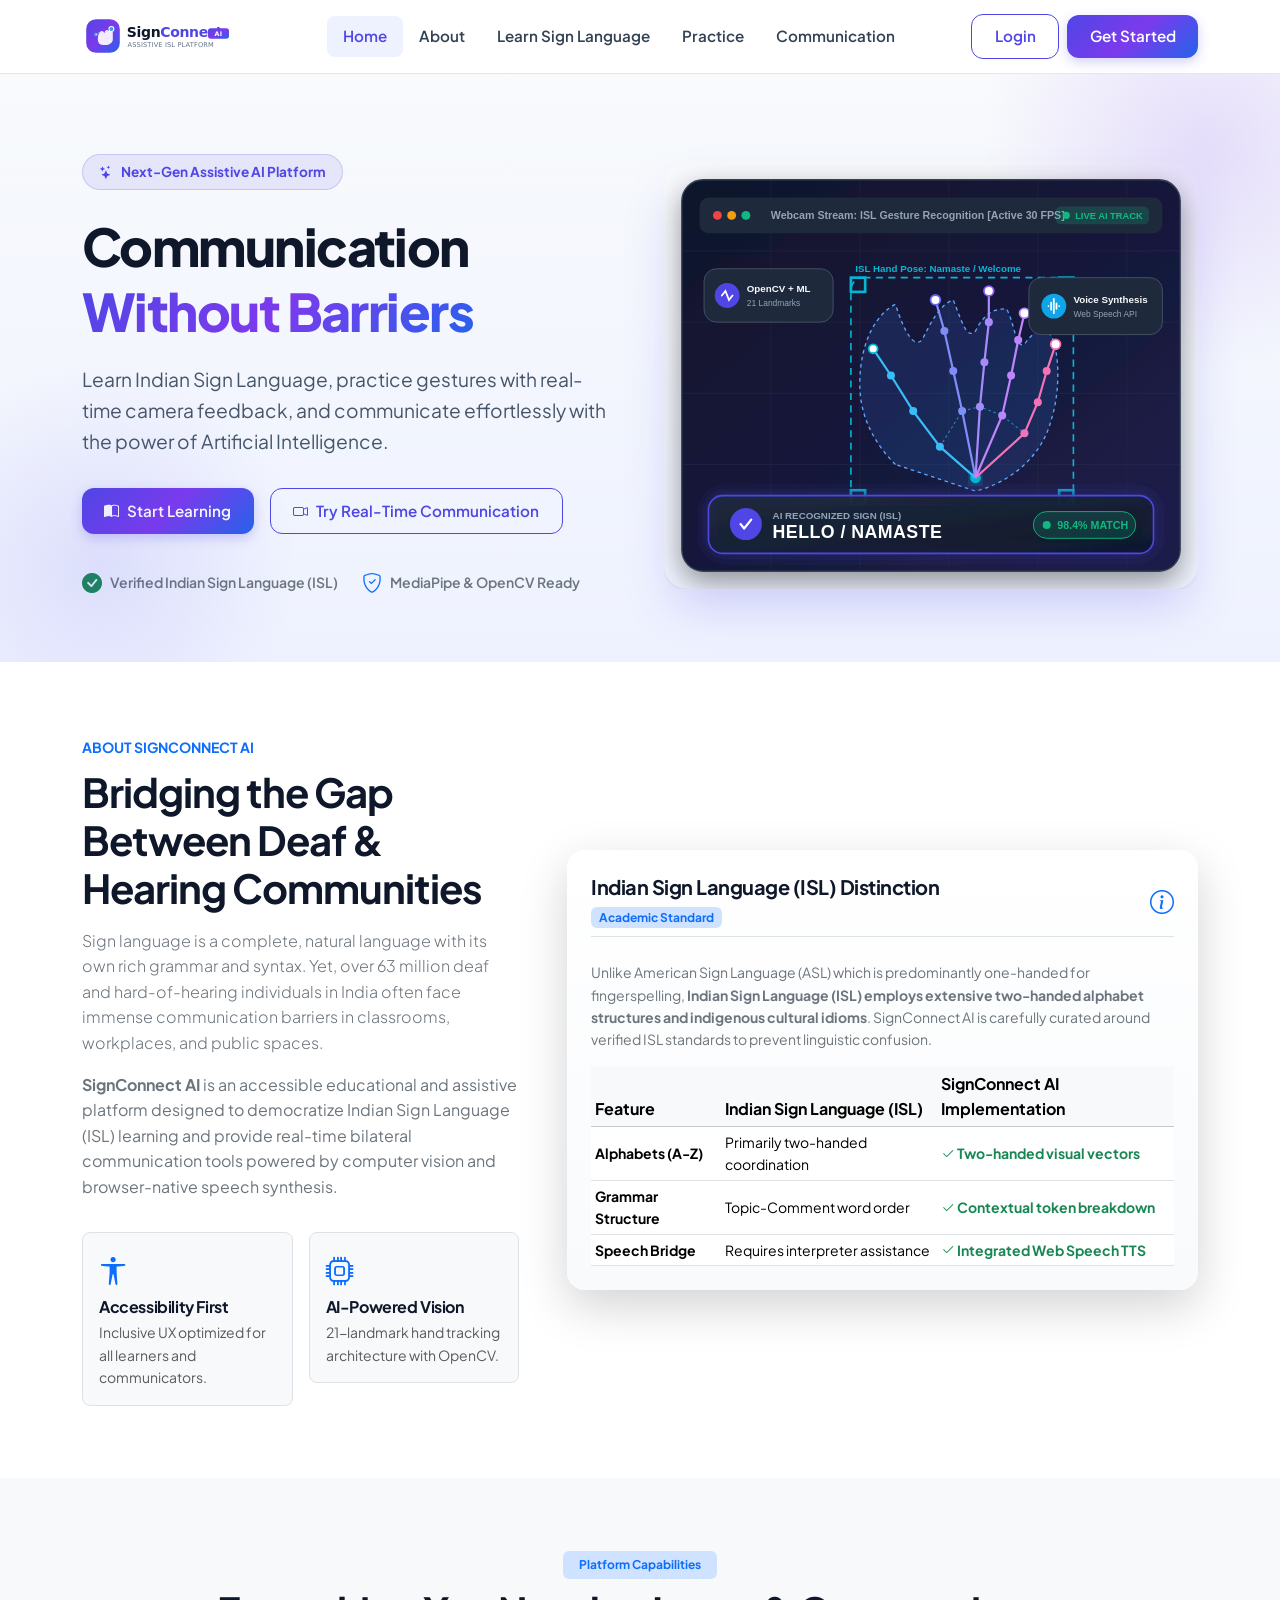
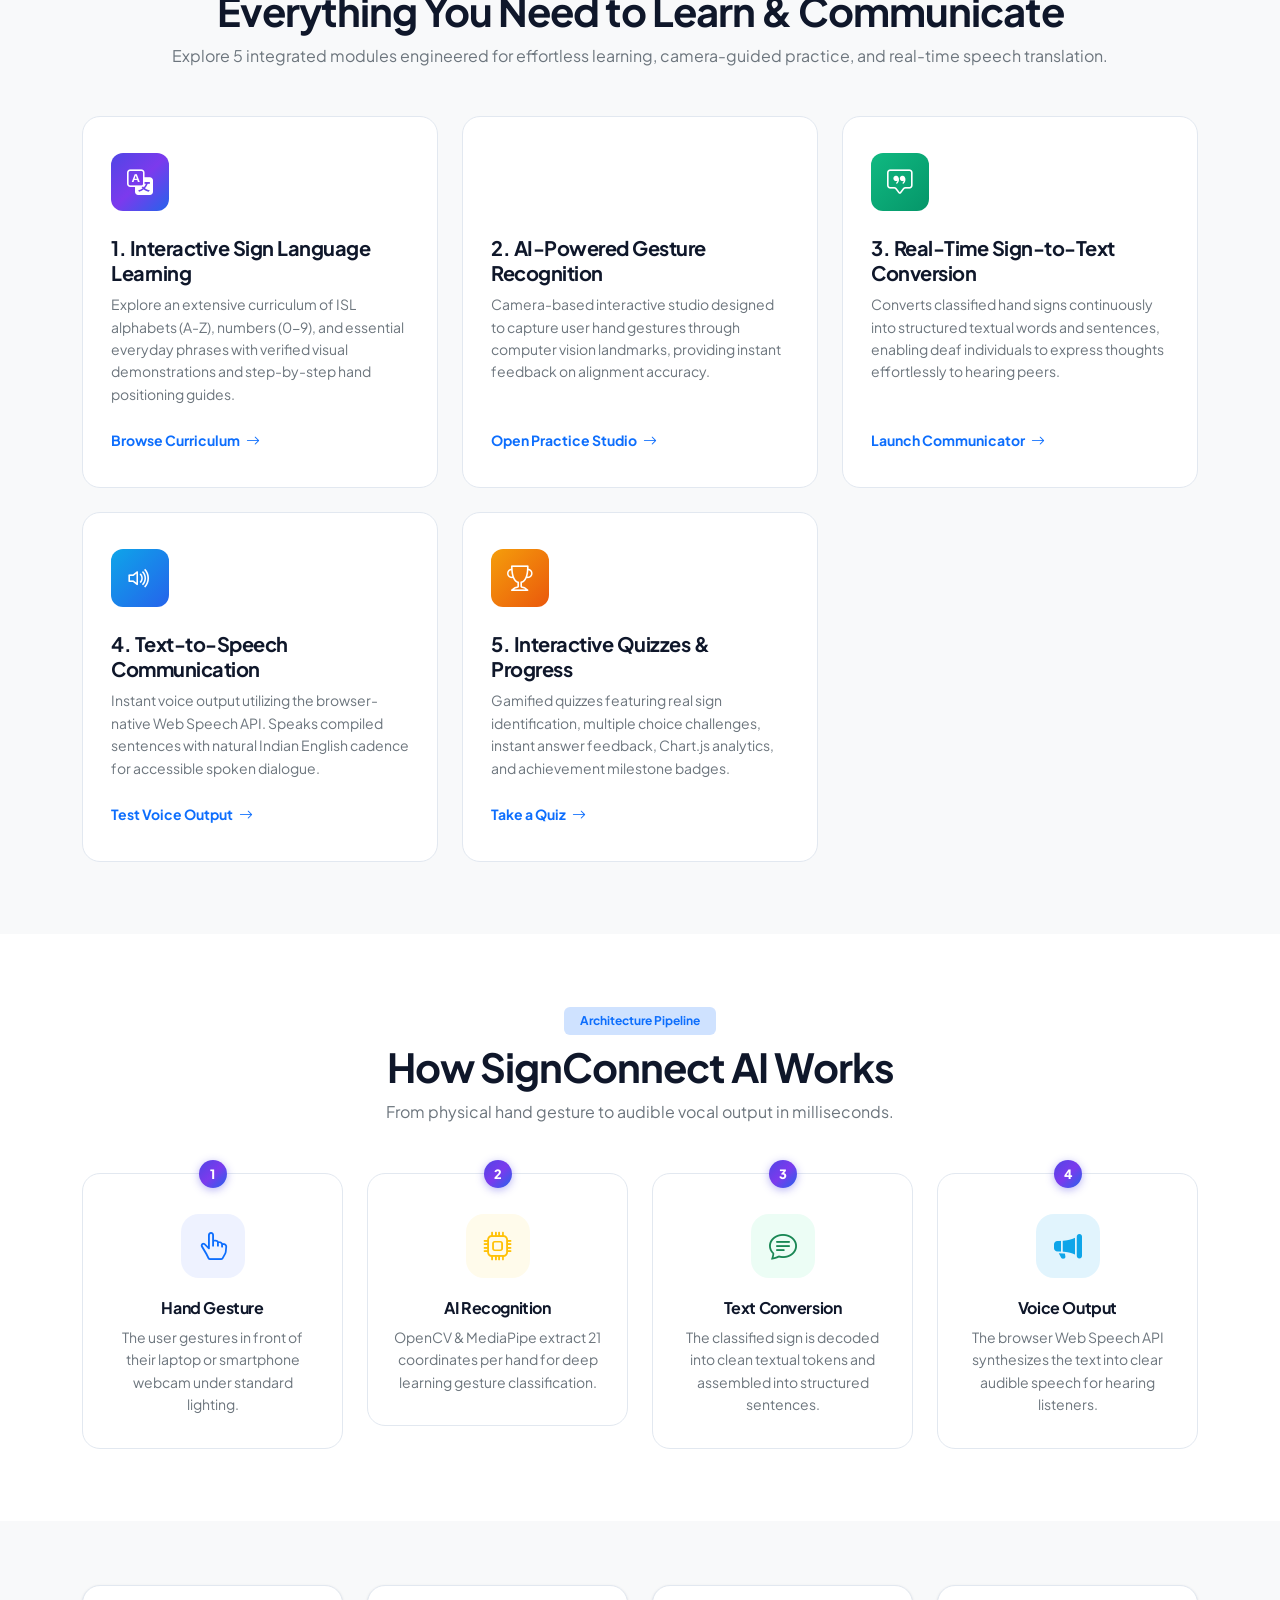
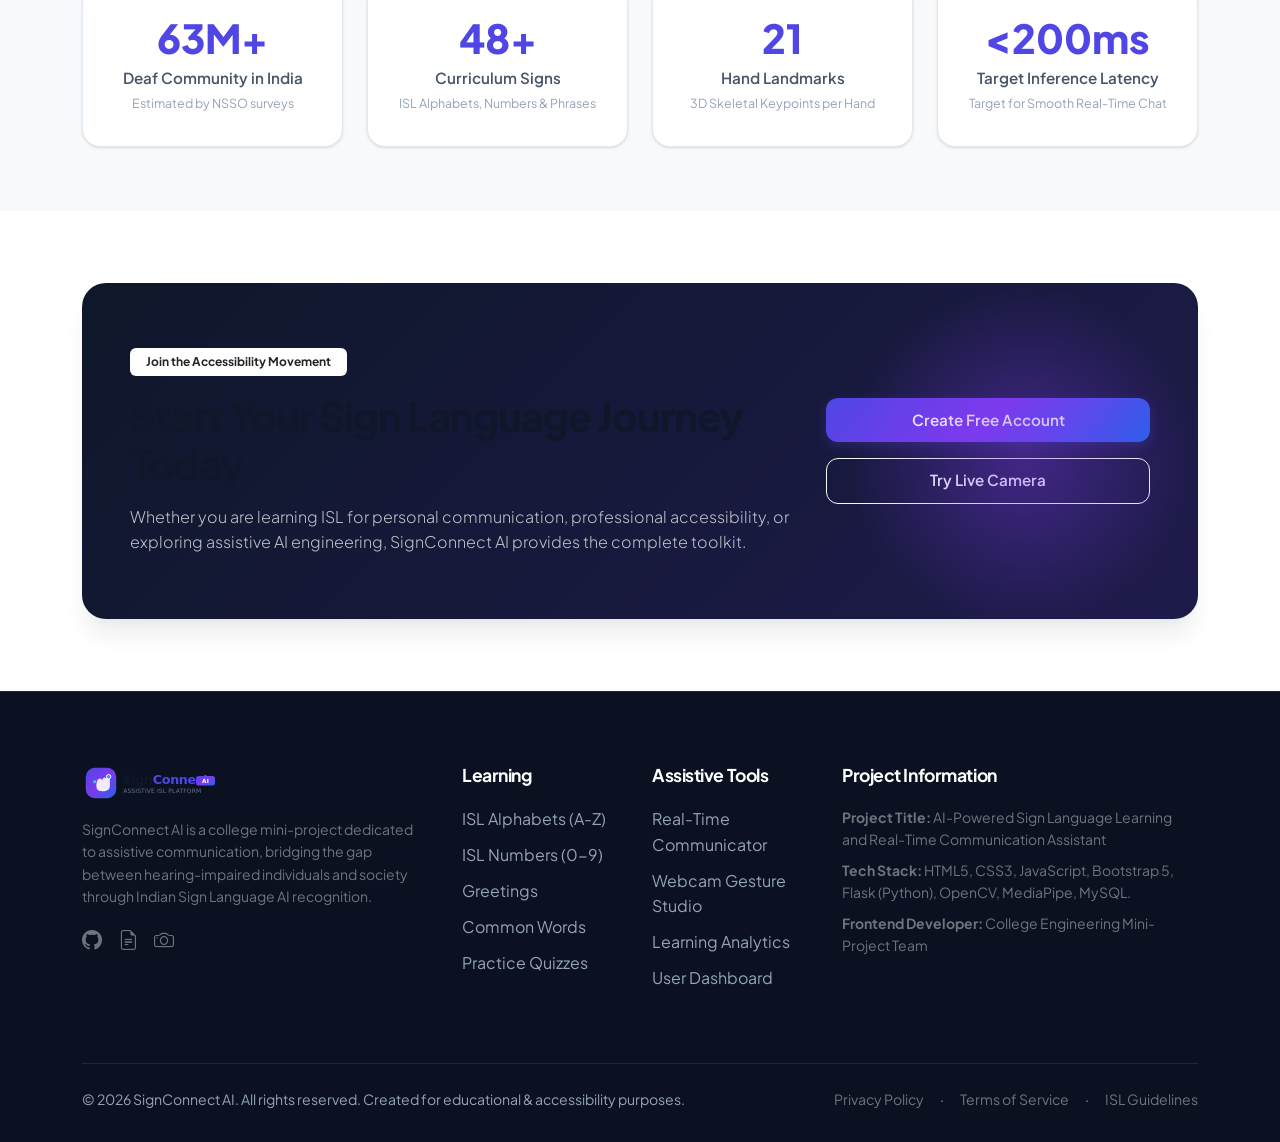
==== commit 6631b6af: "Remove Text-to-Sign navigation" ====
--- a/frontend/index.html
+++ b/frontend/index.html
@@ -1,11 +1,13 @@
 <!DOCTYPE html>
 <html lang="en">
+
 <head>
   <meta charset="UTF-8">
   <meta name="viewport" content="width=device-width, initial-scale=1.0">
   <title>SignConnect AI - AI-Powered Sign Language Learning and Real-Time Communication Assistant</title>
-  <meta name="description" content="Learn Indian Sign Language, practice gestures, and communicate in real time with AI-powered vision and speech assistance.">
-  
+  <meta name="description"
+    content="Learn Indian Sign Language, practice gestures, and communicate in real time with AI-powered vision and speech assistance.">
+
   <!-- Favicon -->
   <link rel="icon" type="image/svg+xml" href="assets/icons/logo.svg">
 
@@ -17,6 +19,7 @@
   <link rel="stylesheet" href="css/style.css">
   <link rel="stylesheet" href="css/responsive.css">
 </head>
+
 <body>
 
   <!-- Navigation Bar -->
@@ -25,7 +28,7 @@
       <a class="navbar-brand" href="index.html">
         <img src="assets/icons/logo.svg" alt="SignConnect AI Logo">
       </a>
-      
+
       <button class="navbar-toggler" type="button" data-bs-toggle="collapse" data-bs-target="#navbarMain">
         <span class="navbar-toggler-icon"></span>
       </button>
@@ -65,17 +68,22 @@
           <div class="hero-badge">
             <i class="bi bi-stars"></i> Next-Gen Assistive AI Platform
           </div>
+
           <h1 class="hero-title">
             Communication <br>
             <span class="text-gradient">Without Barriers</span>
           </h1>
+
           <p class="hero-subtitle">
-            Learn Indian Sign Language, practice gestures with real-time camera feedback, and communicate effortlessly with the power of Artificial Intelligence.
-          </p>
+            Learn Indian Sign Language, practice gestures with real-time camera feedback, and communicate effortlessly
+            with the power of Artificial Intelligence.
+          </p>
+
           <div class="d-flex flex-wrap gap-3 mb-4">
             <a href="learn.html" class="btn btn-primary btn-lg">
               <i class="bi bi-book-half"></i> Start Learning
             </a>
+
             <a href="communication.html" class="btn btn-outline-primary btn-lg">
               <i class="bi bi-camera-video"></i> Try Real-Time Communication
             </a>
@@ -86,6 +94,7 @@
               <i class="bi bi-check-circle-fill text-success fs-5"></i>
               <span class="small fw-semibold text-secondary">Verified Indian Sign Language (ISL)</span>
             </div>
+
             <div class="d-flex align-items-center gap-2">
               <i class="bi bi-shield-check text-primary fs-5"></i>
               <span class="small fw-semibold text-secondary">MediaPipe & OpenCV Ready</span>
@@ -95,7 +104,8 @@
 
         <div class="col-lg-6">
           <div class="hero-visual-card">
-            <img src="assets/images/hero-ai-sign.svg" alt="SignConnect AI Vision Interface" class="img-fluid rounded-card">
+            <img src="assets/images/hero-ai-sign.svg" alt="SignConnect AI Vision Interface"
+              class="img-fluid rounded-card">
           </div>
         </div>
       </div>
@@ -106,15 +116,24 @@
   <section class="py-5 bg-white" id="about">
     <div class="container py-4">
       <div class="row align-items-center g-5">
+
         <div class="col-lg-5">
           <span class="text-uppercase fw-bold text-primary small tracking-wide">About SignConnect AI</span>
+
           <h2 class="display-6 fw-bold mt-2 mb-3">Bridging the Gap Between Deaf & Hearing Communities</h2>
+
           <p class="text-secondary lead fs-6">
-            Sign language is a complete, natural language with its own rich grammar and syntax. Yet, over 63 million deaf and hard-of-hearing individuals in India often face immense communication barriers in classrooms, workplaces, and public spaces.
-          </p>
+            Sign language is a complete, natural language with its own rich grammar and syntax. Yet, over 63 million
+            deaf and hard-of-hearing individuals in India often face immense communication barriers in classrooms,
+            workplaces, and public spaces.
+          </p>
+
           <p class="text-secondary">
-            <strong>SignConnect AI</strong> is an accessible educational and assistive platform designed to democratize Indian Sign Language (ISL) learning and provide real-time bilateral communication tools powered by computer vision and browser-native speech synthesis.
-          </p>
+            <strong>SignConnect AI</strong> is an accessible educational and assistive platform designed to democratize
+            Indian Sign Language (ISL) learning and provide real-time bilateral communication tools powered by computer
+            vision and browser-native speech synthesis.
+          </p>
+
           <div class="row g-3 mt-2">
             <div class="col-sm-6">
               <div class="p-3 bg-light rounded-3 border">
@@ -123,6 +142,7 @@
                 <p class="small text-muted mb-0">Inclusive UX optimized for all learners and communicators.</p>
               </div>
             </div>
+
             <div class="col-sm-6">
               <div class="p-3 bg-light rounded-3 border">
                 <i class="bi bi-cpu fs-3 text-primary d-block mb-1"></i>
@@ -135,16 +155,23 @@
 
         <div class="col-lg-7">
           <div class="card border-0 shadow-lg p-4 bg-gradient-subtle rounded-card">
+
             <div class="d-flex align-items-center justify-content-between mb-4 pb-2 border-bottom">
               <div>
                 <h5 class="fw-bold mb-1">Indian Sign Language (ISL) Distinction</h5>
                 <span class="badge bg-primary-subtle text-primary">Academic Standard</span>
               </div>
+
               <i class="bi bi-info-circle fs-4 text-primary"></i>
             </div>
+
             <p class="text-secondary small">
-              Unlike American Sign Language (ASL) which is predominantly one-handed for fingerspelling, <strong>Indian Sign Language (ISL) employs extensive two-handed alphabet structures and indigenous cultural idioms</strong>. SignConnect AI is carefully curated around verified ISL standards to prevent linguistic confusion.
-            </p>
+              Unlike American Sign Language (ASL) which is predominantly one-handed for fingerspelling, <strong>Indian
+                Sign Language (ISL) employs extensive two-handed alphabet structures and indigenous cultural
+                idioms</strong>. SignConnect AI is carefully curated around verified ISL standards to prevent linguistic
+              confusion.
+            </p>
+
             <div class="table-responsive">
               <table class="table table-sm align-middle mb-0">
                 <thead class="table-light">
@@ -154,27 +181,35 @@
                     <th>SignConnect AI Implementation</th>
                   </tr>
                 </thead>
+
                 <tbody class="small">
                   <tr>
                     <td class="fw-bold">Alphabets (A-Z)</td>
                     <td>Primarily two-handed coordination</td>
-                    <td><span class="text-success fw-bold"><i class="bi bi-check2"></i> Two-handed visual vectors</span></td>
+                    <td><span class="text-success fw-bold"><i class="bi bi-check2"></i> Two-handed visual vectors</span>
+                    </td>
                   </tr>
+
                   <tr>
                     <td class="fw-bold">Grammar Structure</td>
                     <td>Topic-Comment word order</td>
-                    <td><span class="text-success fw-bold"><i class="bi bi-check2"></i> Contextual token breakdown</span></td>
+                    <td><span class="text-success fw-bold"><i class="bi bi-check2"></i> Contextual token
+                        breakdown</span></td>
                   </tr>
+
                   <tr>
                     <td class="fw-bold">Speech Bridge</td>
                     <td>Requires interpreter assistance</td>
-                    <td><span class="text-success fw-bold"><i class="bi bi-check2"></i> Integrated Web Speech TTS</span></td>
+                    <td><span class="text-success fw-bold"><i class="bi bi-check2"></i> Integrated Web Speech TTS</span>
+                    </td>
                   </tr>
                 </tbody>
               </table>
             </div>
-          </div>
-        </div>
+
+          </div>
+        </div>
+
       </div>
     </div>
   </section>
@@ -182,23 +217,34 @@
   <!-- Features Section -->
   <section class="py-5 bg-light" id="features">
     <div class="container py-4">
+
       <div class="text-center max-w-700 mx-auto mb-5">
         <span class="badge bg-primary-subtle text-primary px-3 py-2 fw-bold mb-2">Platform Capabilities</span>
+
         <h2 class="display-6 fw-bold">Everything You Need to Learn & Communicate</h2>
-        <p class="text-secondary">Explore 6 integrated modules engineered for effortless learning, camera-guided practice, and real-time speech translation.</p>
+
+        <p class="text-secondary">
+          Explore 5 integrated modules engineered for effortless learning, camera-guided practice, and real-time speech
+          translation.
+        </p>
       </div>
 
       <div class="row g-4">
+
         <!-- Feature 1 -->
         <div class="col-md-6 col-lg-4">
           <div class="feature-card">
             <div class="feature-icon-wrapper bg-gradient-primary">
               <i class="bi bi-translate"></i>
             </div>
+
             <h5 class="fw-bold mb-2">1. Interactive Sign Language Learning</h5>
+
             <p class="text-secondary small mb-4">
-              Explore an extensive curriculum of ISL alphabets (A-Z), numbers (0-9), and essential everyday phrases with verified visual demonstrations and step-by-step hand positioning guides.
-            </p>
+              Explore an extensive curriculum of ISL alphabets (A-Z), numbers (0-9), and essential everyday phrases with
+              verified visual demonstrations and step-by-step hand positioning guides.
+            </p>
+
             <a href="learn.html" class="mt-auto fw-bold small text-primary">
               Browse Curriculum <i class="bi bi-arrow-right ms-1"></i>
             </a>
@@ -211,10 +257,14 @@
             <div class="feature-icon-wrapper bg-gradient-accent">
               <i class="bi bi-camera"></i>
             </div>
+
             <h5 class="fw-bold mb-2">2. AI-Powered Gesture Recognition</h5>
+
             <p class="text-secondary small mb-4">
-              Camera-based interactive studio designed to capture user hand gestures through computer vision landmarks, providing instant feedback on alignment accuracy.
-            </p>
+              Camera-based interactive studio designed to capture user hand gestures through computer vision landmarks,
+              providing instant feedback on alignment accuracy.
+            </p>
+
             <a href="practice.html" class="mt-auto fw-bold small text-primary">
               Open Practice Studio <i class="bi bi-arrow-right ms-1"></i>
             </a>
@@ -227,10 +277,14 @@
             <div class="feature-icon-wrapper" style="background: linear-gradient(135deg, #10B981, #059669);">
               <i class="bi bi-chat-square-quote"></i>
             </div>
+
             <h5 class="fw-bold mb-2">3. Real-Time Sign-to-Text Conversion</h5>
+
             <p class="text-secondary small mb-4">
-              Converts classified hand signs continuously into structured textual words and sentences, enabling deaf individuals to express thoughts effortlessly to hearing peers.
-            </p>
+              Converts classified hand signs continuously into structured textual words and sentences, enabling deaf
+              individuals to express thoughts effortlessly to hearing peers.
+            </p>
+
             <a href="communication.html" class="mt-auto fw-bold small text-primary">
               Launch Communicator <i class="bi bi-arrow-right ms-1"></i>
             </a>
@@ -243,10 +297,14 @@
             <div class="feature-icon-wrapper" style="background: linear-gradient(135deg, #0EA5E9, #2563EB);">
               <i class="bi bi-volume-up"></i>
             </div>
+
             <h5 class="fw-bold mb-2">4. Text-to-Speech Communication</h5>
+
             <p class="text-secondary small mb-4">
-              Instant voice output utilizing the browser-native Web Speech API. Speaks compiled sentences with natural Indian English cadence for accessible spoken dialogue.
-            </p>
+              Instant voice output utilizing the browser-native Web Speech API. Speaks compiled sentences with natural
+              Indian English cadence for accessible spoken dialogue.
+            </p>
+
             <a href="communication.html" class="mt-auto fw-bold small text-primary">
               Test Voice Output <i class="bi bi-arrow-right ms-1"></i>
             </a>
@@ -254,36 +312,25 @@
         </div>
 
         <!-- Feature 5 -->
-        <div class="col-md-6 col-lg-4">
-          <div class="feature-card">
-            <div class="feature-icon-wrapper" style="background: linear-gradient(135deg, #8B5CF6, #D946EF);">
-              <i class="bi bi-signpost-2"></i>
-            </div>
-            <h5 class="fw-bold mb-2">5. Text-to-Sign Demonstrations</h5>
-            <p class="text-secondary small mb-4">
-              Type or paste English phrases to generate animated sequential sign demonstrations, complete with token breakdowns and finger-spelling fallbacks for unsupported words.
-            </p>
-            <a href="text-to-sign.html" class="mt-auto fw-bold small text-primary">
-              Try Converter <i class="bi bi-arrow-right ms-1"></i>
-            </a>
-          </div>
-        </div>
-
-        <!-- Feature 6 -->
         <div class="col-md-6 col-lg-4">
           <div class="feature-card">
             <div class="feature-icon-wrapper" style="background: linear-gradient(135deg, #F59E0B, #EA580C);">
               <i class="bi bi-trophy"></i>
             </div>
-            <h5 class="fw-bold mb-2">6. Interactive Quizzes & Progress</h5>
+
+            <h5 class="fw-bold mb-2">5. Interactive Quizzes & Progress</h5>
+
             <p class="text-secondary small mb-4">
-              Gamified quizzes featuring real sign identification, multiple choice challenges, instant answer feedback, Chart.js analytics, and achievement milestone badges.
-            </p>
+              Gamified quizzes featuring real sign identification, multiple choice challenges, instant answer feedback,
+              Chart.js analytics, and achievement milestone badges.
+            </p>
+
             <a href="quiz.html" class="mt-auto fw-bold small text-primary">
               Take a Quiz <i class="bi bi-arrow-right ms-1"></i>
             </a>
           </div>
         </div>
+
       </div>
     </div>
   </section>
@@ -291,22 +338,33 @@
   <!-- How It Works Section -->
   <section class="py-5 bg-white" id="how-it-works">
     <div class="container py-4">
+
       <div class="text-center mb-5">
         <span class="badge bg-primary-subtle text-primary px-3 py-2 fw-bold mb-2">Architecture Pipeline</span>
+
         <h2 class="display-6 fw-bold">How SignConnect AI Works</h2>
-        <p class="text-secondary">From physical hand gesture to audible vocal output in milliseconds.</p>
+
+        <p class="text-secondary">
+          From physical hand gesture to audible vocal output in milliseconds.
+        </p>
       </div>
 
       <div class="row g-4">
+
         <!-- Step 1 -->
         <div class="col-md-6 col-lg-3">
           <div class="step-card">
             <div class="step-number">1</div>
+
             <div class="step-icon bg-soft-primary">
               <i class="bi bi-hand-index-thumb text-primary"></i>
             </div>
+
             <h6 class="fw-bold mb-2">Hand Gesture</h6>
-            <p class="text-secondary small mb-0">The user gestures in front of their laptop or smartphone webcam under standard lighting.</p>
+
+            <p class="text-secondary small mb-0">
+              The user gestures in front of their laptop or smartphone webcam under standard lighting.
+            </p>
           </div>
         </div>
 
@@ -314,11 +372,16 @@
         <div class="col-md-6 col-lg-3">
           <div class="step-card">
             <div class="step-number">2</div>
+
             <div class="step-icon bg-soft-warning">
               <i class="bi bi-cpu text-warning"></i>
             </div>
+
             <h6 class="fw-bold mb-2">AI Recognition</h6>
-            <p class="text-secondary small mb-0">OpenCV & MediaPipe extract 21 coordinates per hand for deep learning gesture classification.</p>
+
+            <p class="text-secondary small mb-0">
+              OpenCV & MediaPipe extract 21 coordinates per hand for deep learning gesture classification.
+            </p>
           </div>
         </div>
 
@@ -326,11 +389,16 @@
         <div class="col-md-6 col-lg-3">
           <div class="step-card">
             <div class="step-number">3</div>
+
             <div class="step-icon bg-soft-success">
               <i class="bi bi-chat-text text-success"></i>
             </div>
+
             <h6 class="fw-bold mb-2">Text Conversion</h6>
-            <p class="text-secondary small mb-0">The classified sign is decoded into clean textual tokens and assembled into structured sentences.</p>
+
+            <p class="text-secondary small mb-0">
+              The classified sign is decoded into clean textual tokens and assembled into structured sentences.
+            </p>
           </div>
         </div>
 
@@ -338,13 +406,19 @@
         <div class="col-md-6 col-lg-3">
           <div class="step-card">
             <div class="step-number">4</div>
+
             <div class="step-icon" style="background: rgba(14, 165, 233, 0.12); color: #0EA5E9;">
               <i class="bi bi-megaphone-fill"></i>
             </div>
+
             <h6 class="fw-bold mb-2">Voice Output</h6>
-            <p class="text-secondary small mb-0">The browser Web Speech API synthesizes the text into clear audible speech for hearing listeners.</p>
-          </div>
-        </div>
+
+            <p class="text-secondary small mb-0">
+              The browser Web Speech API synthesizes the text into clear audible speech for hearing listeners.
+            </p>
+          </div>
+        </div>
+
       </div>
     </div>
   </section>
@@ -353,6 +427,7 @@
   <section class="py-5 bg-light">
     <div class="container py-3">
       <div class="row g-4">
+
         <div class="col-6 col-lg-3">
           <div class="stat-box">
             <div class="stat-number">63M+</div>
@@ -360,6 +435,7 @@
             <div class="stat-subtext">Estimated by NSSO surveys</div>
           </div>
         </div>
+
         <div class="col-6 col-lg-3">
           <div class="stat-box">
             <div class="stat-number">48+</div>
@@ -367,6 +443,7 @@
             <div class="stat-subtext">ISL Alphabets, Numbers & Phrases</div>
           </div>
         </div>
+
         <div class="col-6 col-lg-3">
           <div class="stat-box">
             <div class="stat-number">21</div>
@@ -374,6 +451,7 @@
             <div class="stat-subtext">3D Skeletal Keypoints per Hand</div>
           </div>
         </div>
+
         <div class="col-6 col-lg-3">
           <div class="stat-box">
             <div class="stat-number">&lt;200ms</div>
@@ -381,6 +459,7 @@
             <div class="stat-subtext">Target for Smooth Real-Time Chat</div>
           </div>
         </div>
+
       </div>
     </div>
   </section>
@@ -390,19 +469,25 @@
     <div class="container py-4">
       <div class="cta-banner">
         <div class="row align-items-center g-4">
+
           <div class="col-lg-8">
             <span class="badge bg-white text-dark px-3 py-2 fw-bold mb-3">Join the Accessibility Movement</span>
+
             <h2 class="display-6 fw-bold mb-3">Start Your Sign Language Journey Today</h2>
+
             <p class="lead fs-6 text-light opacity-75 mb-0">
-              Whether you are learning ISL for personal communication, professional accessibility, or exploring assistive AI engineering, SignConnect AI provides the complete toolkit.
-            </p>
-          </div>
+              Whether you are learning ISL for personal communication, professional accessibility, or exploring
+              assistive AI engineering, SignConnect AI provides the complete toolkit.
+            </p>
+          </div>
+
           <div class="col-lg-4 text-lg-end">
             <div class="d-flex flex-column flex-sm-row flex-lg-column gap-3 justify-content-lg-end">
               <a href="register.html" class="btn btn-primary btn-lg">Create Free Account</a>
               <a href="communication.html" class="btn btn-outline-light btn-lg">Try Live Camera</a>
             </div>
           </div>
+
         </div>
       </div>
     </div>
@@ -412,11 +497,16 @@
   <footer class="public-footer">
     <div class="container">
       <div class="row g-4">
+
         <div class="col-lg-4">
-          <img src="assets/icons/logo.svg" alt="SignConnect AI Logo" class="mb-3 filter-invert-white" style="height: 38px;">
+          <img src="assets/icons/logo.svg" alt="SignConnect AI Logo" class="mb-3 filter-invert-white"
+            style="height: 38px;">
+
           <p class="small text-secondary pe-lg-4">
-            SignConnect AI is a college mini-project dedicated to assistive communication, bridging the gap between hearing-impaired individuals and society through Indian Sign Language AI recognition.
-          </p>
+            SignConnect AI is a college mini-project dedicated to assistive communication, bridging the gap between
+            hearing-impaired individuals and society through Indian Sign Language AI recognition.
+          </p>
+
           <div class="d-flex gap-3 text-secondary fs-5">
             <a href="#" class="text-secondary" title="GitHub Project"><i class="bi bi-github"></i></a>
             <a href="#" class="text-secondary" title="Documentation"><i class="bi bi-file-earmark-text"></i></a>
@@ -440,7 +530,6 @@
           <ul>
             <li><a href="communication.html">Real-Time Communicator</a></li>
             <li><a href="practice.html">Webcam Gesture Studio</a></li>
-            <li><a href="text-to-sign.html">Text-to-Sign Demonstrator</a></li>
             <li><a href="progress.html">Learning Analytics</a></li>
             <li><a href="dashboard.html">User Dashboard</a></li>
           </ul>
@@ -448,22 +537,27 @@
 
         <div class="col-lg-4">
           <h5>Project Information</h5>
+
           <p class="small text-secondary mb-2">
             <strong>Project Title:</strong> AI-Powered Sign Language Learning and Real-Time Communication Assistant
           </p>
+
           <p class="small text-secondary mb-2">
             <strong>Tech Stack:</strong> HTML5, CSS3, JavaScript, Bootstrap 5, Flask (Python), OpenCV, MediaPipe, MySQL.
           </p>
+
           <p class="small text-secondary mb-0">
             <strong>Frontend Developer:</strong> College Engineering Mini-Project Team
           </p>
         </div>
+
       </div>
 
       <div class="footer-bottom d-flex flex-column flex-md-row justify-content-between align-items-center gap-2">
         <div>
           &copy; 2026 SignConnect AI. All rights reserved. Created for educational & accessibility purposes.
         </div>
+
         <div class="d-flex gap-3">
           <a href="#" class="text-secondary">Privacy Policy</a>
           <span>·</span>
@@ -472,12 +566,16 @@
           <a href="#" class="text-secondary">ISL Guidelines</a>
         </div>
       </div>
+
     </div>
   </footer>
 
   <!-- Bootstrap JS Bundle -->
   <script src="https://cdn.jsdelivr.net/npm/bootstrap@5.3.3/dist/js/bootstrap.bundle.min.js"></script>
+
   <!-- Main Core Utilities -->
   <script src="js/main.js"></script>
+
 </body>
-</html>
+
+</html>
